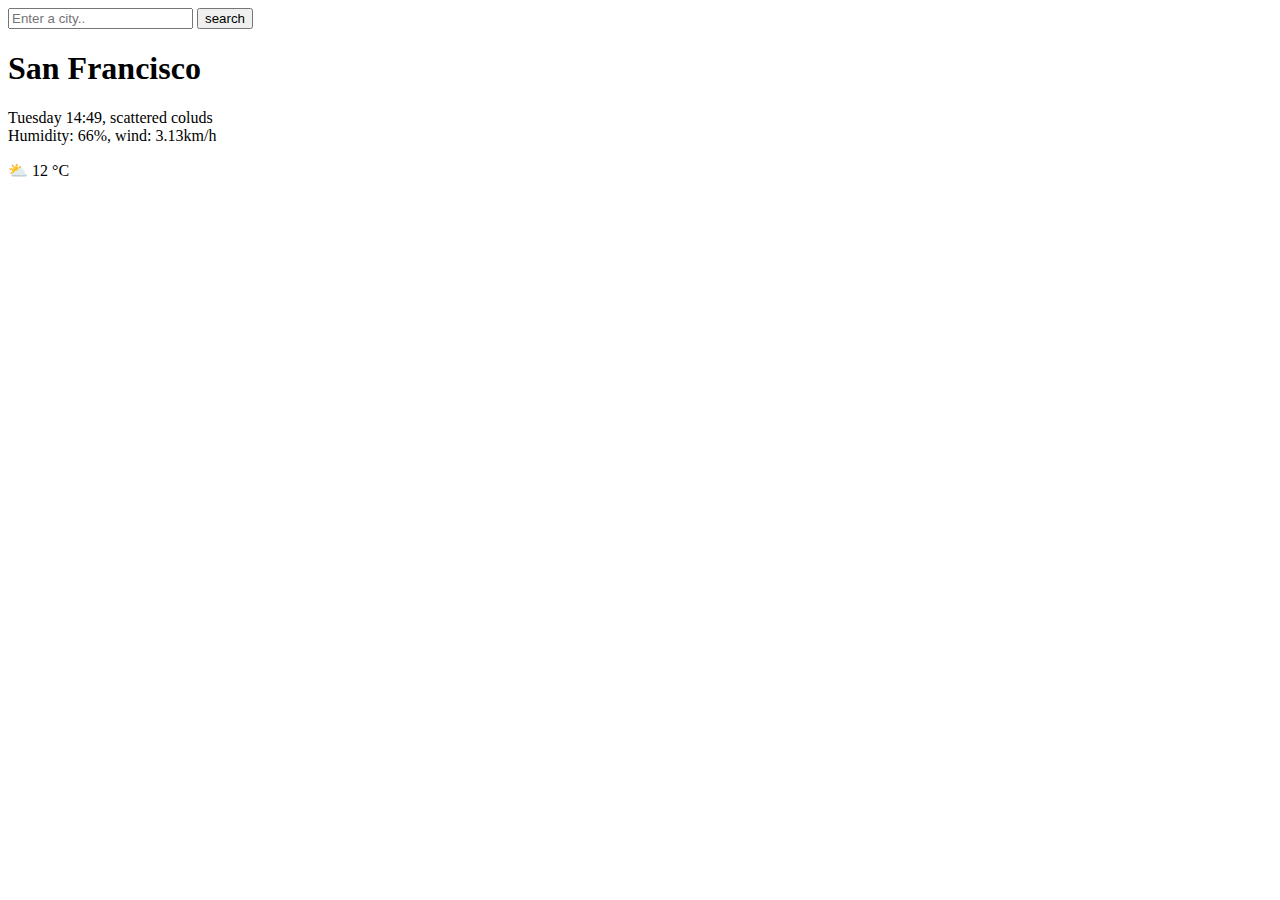
==== weather app.html @ 2767dc5b "just somthing" ====
<!DOCTYPE html>
<html lang="en">
  <head>
    <meta charset="UTF-8" />
    <meta name="viewport" content="width=device-width, initial-scale=1.0" />
    <title>weather app</title>
  </head>
  <body>
    <header>
      <form>
        <input type="search" placeholder="Enter a city.." required />
        <input type="submit" value="search" />
      </form>
    </header>
    <main>
      <div>
        <h1>San Francisco</h1>

        <p>
          Tuesday 14:49, scattered coluds <br />
          Humidity: 66%, wind: 3.13km/h
        </p>
      </div>
      <div>⛅ 12 °C</div>
    </main>

    <footer></footer>
  </body>
</html>
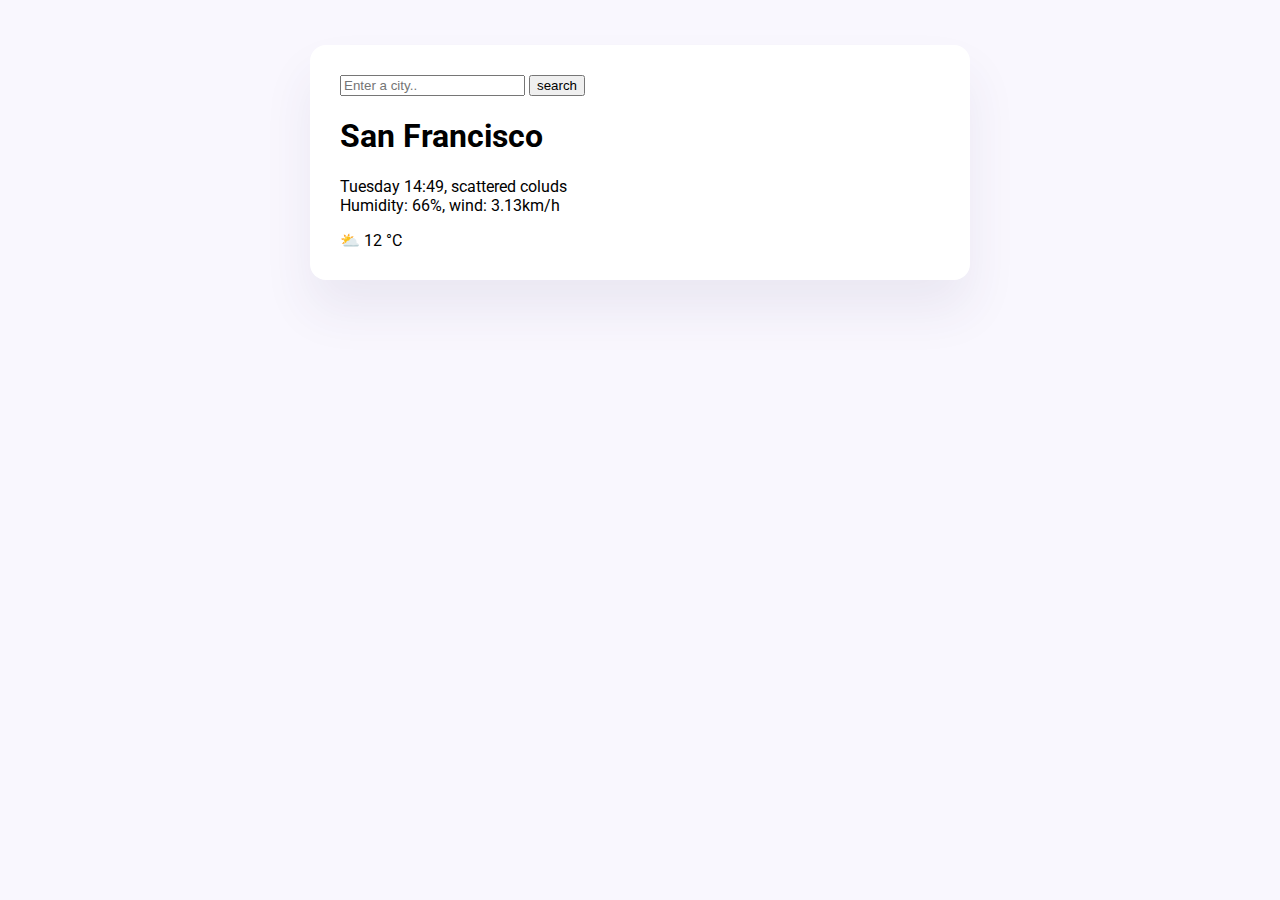
==== commit 72bd592f: "style the main container and added custom fonts" ====
--- a/weather app.html
+++ b/weather app.html
@@ -3,27 +3,36 @@
   <head>
     <meta charset="UTF-8" />
     <meta name="viewport" content="width=device-width, initial-scale=1.0" />
+    <link rel="stylesheet" href="src/style.css" />
+    <link rel="preconnect" href="https://fonts.googleapis.com" />
+    <link rel="preconnect" href="https://fonts.gstatic.com" crossorigin />
+    <link
+      href="https://fonts.googleapis.com/css2?family=Arima:wght@100..700&family=Roboto:ital,wght@0,100;0,300;0,400;0,500;0,700;0,900;1,100;1,300;1,400;1,500;1,700;1,900&display=swap"
+      rel="stylesheet"
+    />
     <title>weather app</title>
   </head>
   <body>
-    <header>
-      <form>
-        <input type="search" placeholder="Enter a city.." required />
-        <input type="submit" value="search" />
-      </form>
-    </header>
-    <main>
-      <div>
-        <h1>San Francisco</h1>
+    <div class="app">
+      <header>
+        <form>
+          <input type="search" placeholder="Enter a city.." required />
+          <input type="submit" value="search" />
+        </form>
+      </header>
+      <main>
+        <div>
+          <h1>San Francisco</h1>
 
-        <p>
-          Tuesday 14:49, scattered coluds <br />
-          Humidity: 66%, wind: 3.13km/h
-        </p>
-      </div>
-      <div>⛅ 12 °C</div>
-    </main>
+          <p>
+            Tuesday 14:49, scattered coluds <br />
+            Humidity: 66%, wind: 3.13km/h
+          </p>
+        </div>
+        <div>⛅ 12 °C</div>
+      </main>
 
-    <footer></footer>
+      <footer></footer>
+    </div>
   </body>
 </html>
--- a/src/style.css
+++ b/src/style.css
@@ -0,0 +1,12 @@
+body {
+  background-color: #f9f7fe;
+  font-family: "Roboto", sans-serif;
+}
+.app {
+  background: white;
+  max-width: 600px;
+  margin: 45px auto;
+  box-shadow: 0 30px 50px rgba(65, 50, 100, 0.08);
+  border-radius: 16px;
+  padding: 30px;
+}
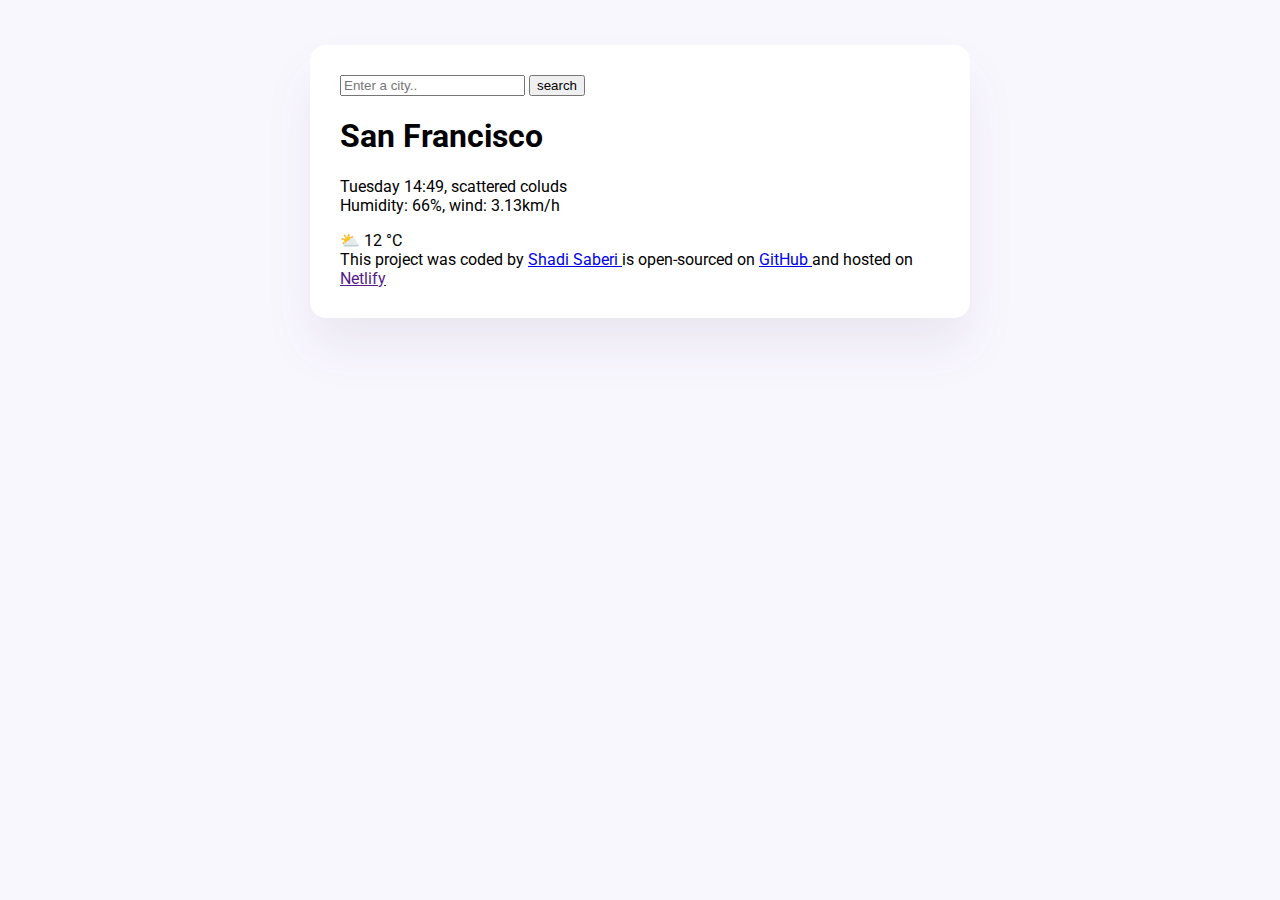
==== commit 6112a5da: "add Links to footer" ====
--- a/weather app.html
+++ b/weather app.html
@@ -32,7 +32,17 @@
         <div>⛅ 12 °C</div>
       </main>
 
-      <footer></footer>
+      <footer>
+        This project was coded by
+        <a href="https://github.com/ShadiSaberi" target="_blank">
+          Shadi Saberi
+        </a>
+        is open-sourced on
+        <a href="https://github.com/ShadiSaberi/weather-app" target="_blank">
+          GitHub
+        </a>
+        and hosted on <a href=""> Netlify </a>
+      </footer>
     </div>
   </body>
 </html>
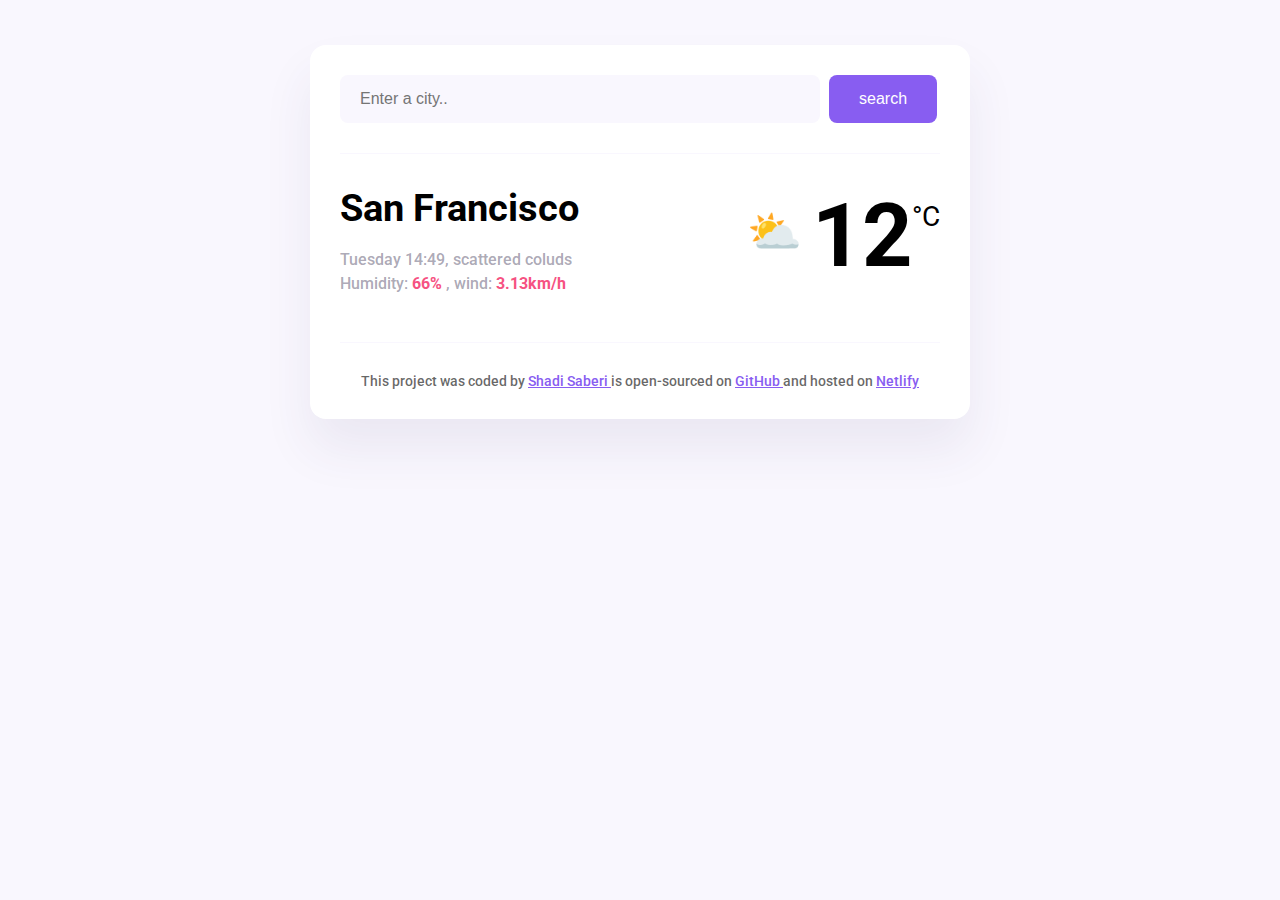
==== commit 3652bf7f: "added some style to main" ====
--- a/weather app.html
+++ b/weather app.html
@@ -15,21 +15,32 @@
   <body>
     <div class="app">
       <header>
-        <form>
-          <input type="search" placeholder="Enter a city.." required />
-          <input type="submit" value="search" />
+        <form class="search-form">
+          <input
+            type="search"
+            placeholder="Enter a city.."
+            required
+            class="search-form-input"
+          />
+          <input type="submit" value="search" class="search-form-button" />
         </form>
       </header>
       <main>
-        <div>
-          <h1>San Francisco</h1>
-
-          <p>
-            Tuesday 14:49, scattered coluds <br />
-            Humidity: 66%, wind: 3.13km/h
-          </p>
+        <div class="weather-app-data">
+          <div>
+            <h1 class="weather-app-city">San Francisco</h1>
+            <p class="weather-app-details">
+              Tuesday 14:49, scattered coluds <br />
+              Humidity: <strong> 66% </strong>, wind:
+              <strong> 3.13km/h </strong>
+            </p>
+          </div>
+          <div class="weather-app-temp">
+            <div class="weather-app-icon">⛅</div>
+            <div class="weather-app-temp-value">12</div>
+            <div class="weather-app-unit">°C</div>
+          </div>
         </div>
-        <div>⛅ 12 °C</div>
       </main>
 
       <footer>
--- a/src/style.css
+++ b/src/style.css
@@ -10,3 +10,78 @@
   border-radius: 16px;
   padding: 30px;
 }
+header {
+  border-bottom: 1px solid #f9f7fe;
+  padding: 0 0 30px 0;
+}
+a {
+  color: #885df1;
+}
+
+.search-form-input {
+  background-color: #f9f7fe;
+  font-size: 16px;
+  width: 80%;
+  border: none;
+  border-radius: 8px;
+  padding: 15px 20px;
+}
+.search-form-button {
+  background: #885df1;
+  padding: 15px 30px;
+  border: none;
+  border-radius: 8px;
+  color: white;
+  margin-left: 5px;
+  font-size: 16px;
+}
+
+main {
+  padding: 30px 0;
+}
+.weather-app-data {
+  display: flex; /*برای اینکه دیتای توی این کلاس بیان رو به روی هم */
+  justify-content: space-between;
+}
+.weather-app-city {
+  margin: 0;
+  font-size: 38px;
+  line-height: 48px;
+}
+
+.weather-app-details {
+  font-size: 16px;
+  line-height: 20px;
+  color: rgba(39, 33, 66, 0.4);
+  font-weight: 500;
+  line-height: 24px; /*تنظیم فاصله عمودی بین خطوط*/
+}
+.weather-app-details strong {
+  color: #f65282;
+}
+
+.weather-app-temp {
+  display: flex; /*چیدمان افقی و یا عموی*/
+}
+.weather-app-icon {
+  font-size: 44px;
+  margin-top: 22px;
+}
+.weather-app-temp-value {
+  font-size: 88px;
+  font-weight: bold;
+  margin-left: 10px;
+}
+.weather-app-unit {
+  margin-top: 16px;
+  font-size: 28px;
+}
+
+footer {
+  border-top: 1px solid #f9f7fe;
+  padding: 30px 0 0 0;
+  text-align: center;
+  font-size: 14px;
+  color: rgba(0, 0, 0, 0.6);
+  font-weight: 500;
+}
